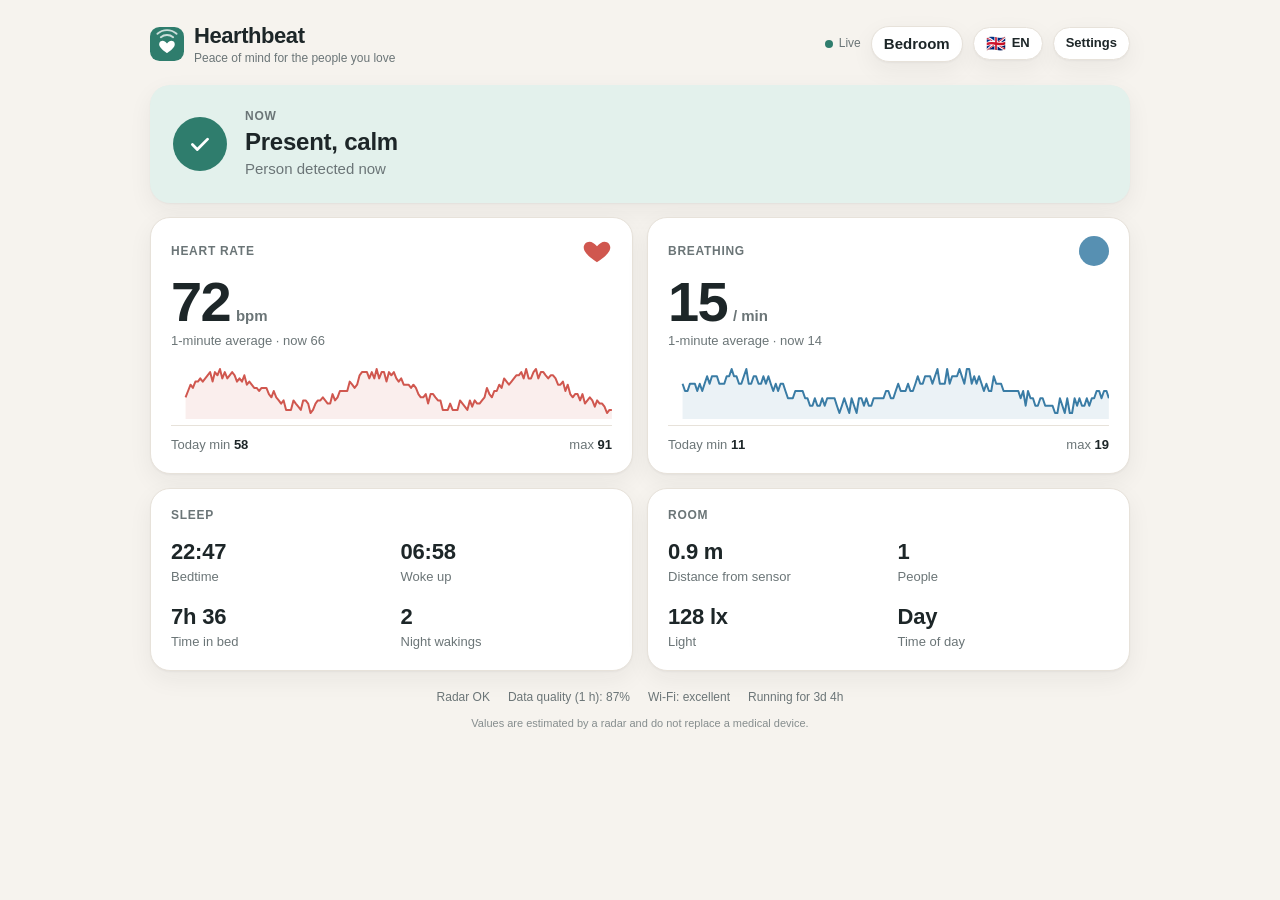
==== preview/index.html @ d2418906 "Hearthbeat: contact-free vital signs monitor for elderly relatives ESPHome firmware for the Seeed MR" ====
<!DOCTYPE html><html><head><meta charset=UTF-8><meta name=viewport content="width=device-width,initial-scale=1"><title>Hearthbeat</title><link rel=stylesheet href=../www/hearthbeat.css></head><body>
<script>
// Preview harness: simulated sensor data, no device needed.
const Q = new URLSearchParams(location.search);
localStorage.setItem("hearthbeat-lang", Q.get("lang") || "en");
window.fetch = () => new Promise((r) => setTimeout(() => r({ ok: true }), 300));
class EventSource {
  constructor() { this.l = {}; setTimeout(() => this.start(), 30); }
  addEventListener(n, f) { this.l[n] = f; }
  send(name_id, value, state) { this.l.state && this.l.state({ data: JSON.stringify({ name_id, value, state: state ?? String(value) }) }); }
  start() {
    this.l.open && this.l.open();
    const t0 = Date.now() - 14.5 * 60000, realNow = Date.now;
    let seed = 7; const rnd = () => ((seed = (seed * 16807) % 2147483647) / 2147483647);
    for (let i = 0; i < 175; i++) {
      Date.now = () => t0 + i * 5000;
      this.send("sensor/Heart rate", Math.round(70 + 5 * Math.sin(i / 10) + rnd() * 4));
      this.send("sensor/Breathing rate", Math.round(14 + 2 * Math.sin(i / 14) + rnd() * 2));
    }
    Date.now = realNow;
    const alert = Q.get("m") === "alert", empty = Q.get("m") === "empty";
    const s = [
      ["binary_sensor/Presence", !empty, empty ? "OFF" : "ON"],
      ["text_sensor/Status", null, alert ? "ALERT: Fast breathing" : empty ? "Nobody in the room" : "Present, calm"],
      ["text_sensor/Last seen", null, empty ? "12 min ago" : "Now"],
      ["sensor/Heart rate 1 min average", 72], ["sensor/Breathing rate 1 min average", alert ? 29 : 15],
      ["sensor/Heart rate min today", 58], ["sensor/Heart rate max today", 91], ["sensor/Breathing rate min today", 11], ["sensor/Breathing rate max today", 19],
      ["text_sensor/Bedtime", null, "22:47"], ["text_sensor/Wake-up time", null, "06:58"], ["sensor/Time in bed", 7.6], ["sensor/Night wakings", 2],
      ["sensor/Distance", 92.4], ["sensor/People count", 1], ["sensor/Ambient light", 128], ["text_sensor/Time of day", null, "Day"],
      ["text_sensor/Room", null, Q.get("room") || "Bedroom"], ["sensor/Data quality last hour", 87], ["binary_sensor/Radar not responding", false, "OFF"],
      ["sensor/WiFi signal", -55], ["text_sensor/Uptime", null, "3d 4h"],
      ["number/Breathing high threshold", 25], ["number/Breathing low threshold", 8], ["number/Heart rate high threshold", 110],
      ["number/Heart rate low threshold", 45], ["number/Absence alert after hours", 3], ["number/Darkness threshold", 3],
      ["select/LED mode", "Status, off in the dark", "Status, off in the dark"],
    ];
    for (const [k, v, st] of s) this.send(k, v, st);
    if (Q.get("view") === "settings") setTimeout(() => document.getElementById("ap-adv").click(), 50);
  }
}
</script>
<script type=module src=../www/hearthbeat.js></script><esp-app></esp-app></body></html>
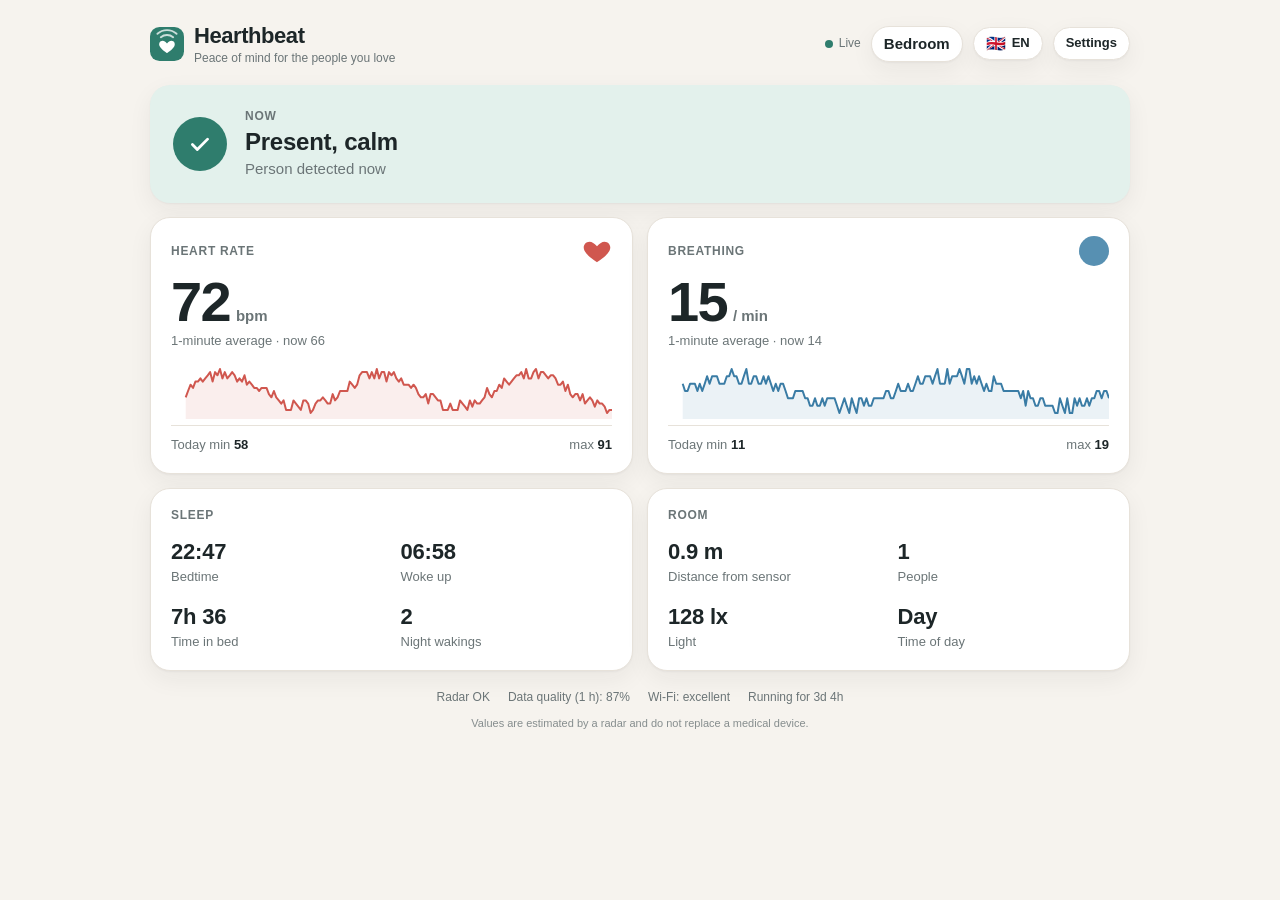
==== commit d3915a5f: "Make each Telegram notification configurable from the dashboard Alert started, alert cleared, sensor" ====
--- a/preview/index.html
+++ b/preview/index.html
@@ -3,7 +3,7 @@
 // Preview harness: simulated sensor data, no device needed.
 const Q = new URLSearchParams(location.search);
 localStorage.setItem("hearthbeat-lang", Q.get("lang") || "en");
-window.fetch = () => new Promise((r) => setTimeout(() => r({ ok: true }), 300));
+window.fetch = (u, o) => { console.log('POST', u, o && o.body); return new Promise((r) => setTimeout(() => r({ ok: true }), 300)); };
 class EventSource {
   constructor() { this.l = {}; setTimeout(() => this.start(), 30); }
   addEventListener(n, f) { this.l[n] = f; }
@@ -32,6 +32,14 @@
       ["number/Breathing high threshold", 25], ["number/Breathing low threshold", 8], ["number/Heart rate high threshold", 110],
       ["number/Heart rate low threshold", 45], ["number/Absence alert after hours", 3], ["number/Darkness threshold", 3],
       ["select/LED mode", "Status, off in the dark", "Status, off in the dark"],
+      ["switch/Telegram alert started", true, "ON"], ["switch/Telegram alert cleared", true, "ON"],
+      ["switch/Telegram sensor online", false, "OFF"], ["switch/Telegram morning summary", true, "ON"],
+      ["text/Telegram chat ID", "123456789", "123456789"], ["number/Morning summary hour", 9],
+      ["text/Message alert started", "🔴 {room}: {reason}\\nHeart rate {hr} bpm · breathing {br} /min · {time}", "🔴 {room}: {reason}\\nHeart rate {hr} bpm · breathing {br} /min · {time}"],
+      ["text/Message alert cleared", "✅ {room}: alert cleared · {status}", "✅ {room}: alert cleared · {status}"],
+      ["text/Message sensor online", "🟢 {room}: sensor online · {status}", "🟢 {room}: sensor online · {status}"],
+      ["text/Message morning summary", "☀️ {room}, good morning! Bed {bed} → up {wake} · {inbed} in bed · {wakings} night wakings\\nHeart rate {hrmin}–{hrmax} bpm · breathing {brmin}–{brmax} /min\\nNow: {status}"],
+      ["button/Send test notification", null, ""],
     ];
     for (const [k, v, st] of s) this.send(k, v, st);
     if (Q.get("view") === "settings") setTimeout(() => document.getElementById("ap-adv").click(), 50);
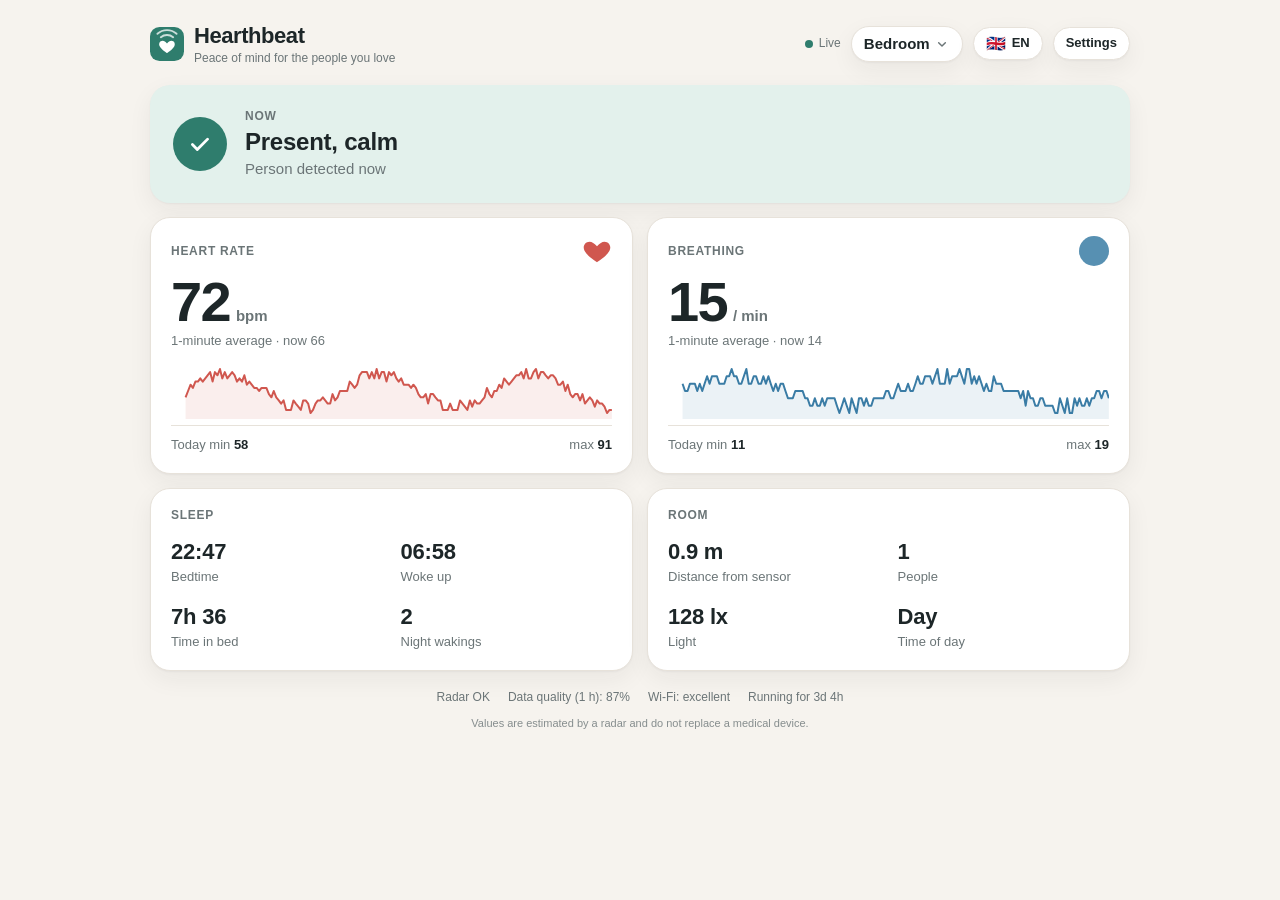
==== commit 30ba3a26: "Rooms: rename from the app, switch between sensors; Telegram off the main loop - "Room name" is now " ====
--- a/preview/index.html
+++ b/preview/index.html
@@ -27,13 +27,13 @@
       ["sensor/Heart rate min today", 58], ["sensor/Heart rate max today", 91], ["sensor/Breathing rate min today", 11], ["sensor/Breathing rate max today", 19],
       ["text_sensor/Bedtime", null, "22:47"], ["text_sensor/Wake-up time", null, "06:58"], ["sensor/Time in bed", 7.6], ["sensor/Night wakings", 2],
       ["sensor/Distance", 92.4], ["sensor/People count", 1], ["sensor/Ambient light", 128], ["text_sensor/Time of day", null, "Day"],
-      ["text_sensor/Room", null, Q.get("room") || "Bedroom"], ["sensor/Data quality last hour", 87], ["binary_sensor/Radar not responding", false, "OFF"],
+      ["text/Room name", Q.get("room") || "Bedroom", Q.get("room") || "Bedroom"], ["text/Rooms", "Kitchen=hearthbeat-kitchen.local;Living room=192.168.1.61", "Kitchen=hearthbeat-kitchen.local;Living room=192.168.1.61"], ["sensor/Data quality last hour", 87], ["binary_sensor/Radar not responding", false, "OFF"],
       ["sensor/WiFi signal", -55], ["text_sensor/Uptime", null, "3d 4h"],
       ["number/Breathing high threshold", 25], ["number/Breathing low threshold", 8], ["number/Heart rate high threshold", 110],
       ["number/Heart rate low threshold", 45], ["number/Absence alert after hours", 3], ["number/Darkness threshold", 3],
       ["select/LED mode", "Status, off in the dark", "Status, off in the dark"],
       ["switch/Telegram alert started", true, "ON"], ["switch/Telegram alert cleared", true, "ON"],
-      ["switch/Telegram sensor online", false, "OFF"], ["switch/Telegram morning summary", true, "ON"],
+      ["switch/Telegram sensor online", false, "OFF"], ["switch/Telegram morning summary", true, "ON"], ["switch/Telegram chat commands", true, "ON"],
       ["text/Telegram chat ID", "123456789", "123456789"], ["number/Morning summary hour", 9],
       ["text/Message alert started", "🔴 {room}: {reason}\\nHeart rate {hr} bpm · breathing {br} /min · {time}", "🔴 {room}: {reason}\\nHeart rate {hr} bpm · breathing {br} /min · {time}"],
       ["text/Message alert cleared", "✅ {room}: alert cleared · {status}", "✅ {room}: alert cleared · {status}"],
@@ -42,7 +42,11 @@
       ["button/Send test notification", null, ""],
     ];
     for (const [k, v, st] of s) this.send(k, v, st);
-    if (Q.get("view") === "settings") setTimeout(() => document.getElementById("ap-adv").click(), 50);
+    if (Q.get("view") === "settings") setTimeout(() => {
+      document.getElementById("ap-adv").click();
+      const pg = Q.get("page");
+      if (pg) document.querySelector(`[data-go="${pg}"]`).click();
+    }, 50);
   }
 }
 </script>
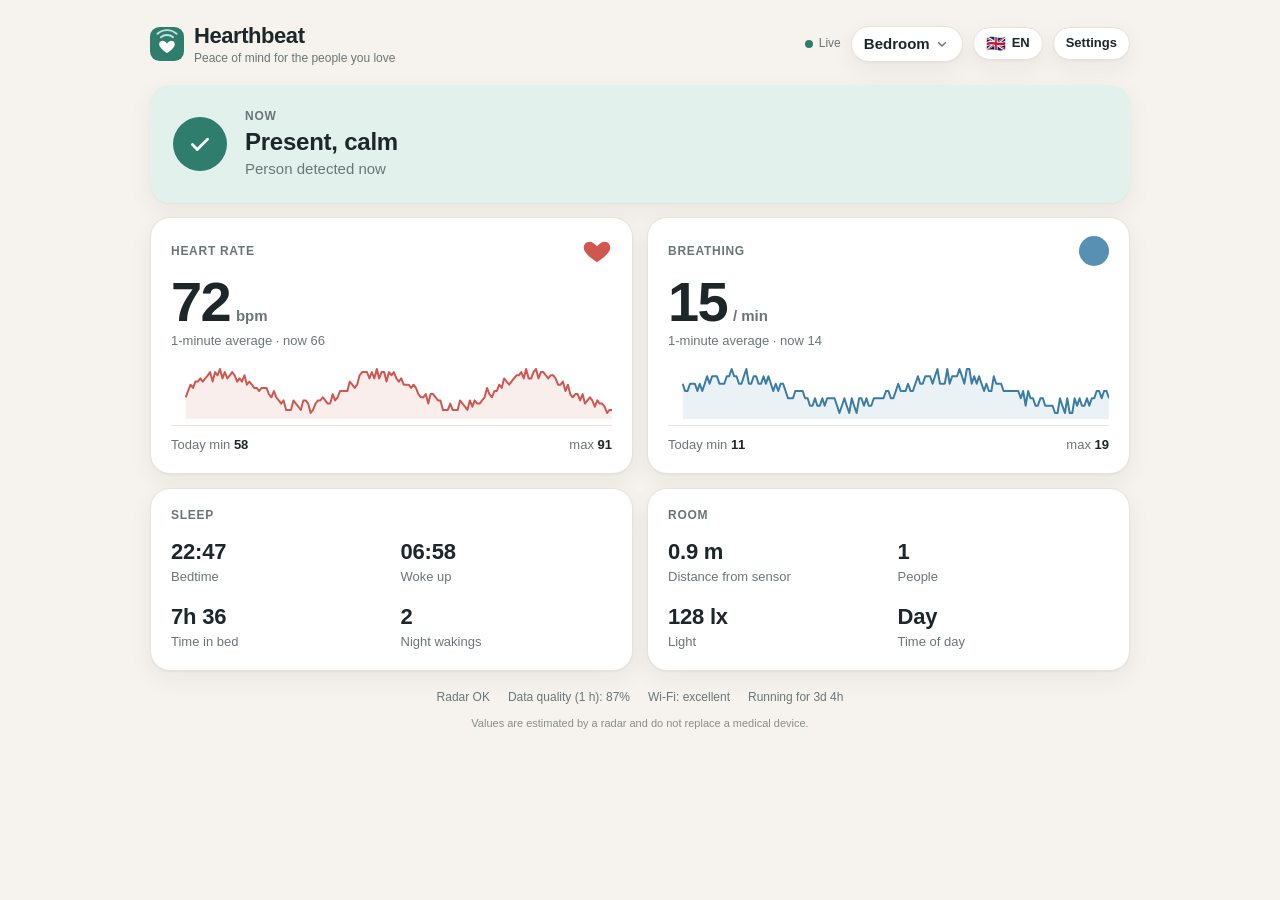
==== commit e3b5a503: "Install from a phone: ready-made firmware, install page, in-app setup and updates - Firmware split i" ====
--- a/preview/index.html
+++ b/preview/index.html
@@ -1,4 +1,4 @@
-<!DOCTYPE html><html><head><meta charset=UTF-8><meta name=viewport content="width=device-width,initial-scale=1"><title>Hearthbeat</title><link rel=stylesheet href=../www/hearthbeat.css></head><body>
+<!DOCTYPE html><html><head><meta charset=UTF-8><meta name=viewport content="width=device-width,initial-scale=1"><title>Hearthbeat</title><link rel=stylesheet href=../www/hearthbeat.css><style>/* the preview's own address is not a sensor's */ #ap-self-addr{display:none}</style></head><body>
 <script>
 // Preview harness: simulated sensor data, no device needed.
 const Q = new URLSearchParams(location.search);
@@ -42,6 +42,15 @@
       ["button/Send test notification", null, ""],
     ];
     for (const [k, v, st] of s) this.send(k, v, st);
+    if (Q.get("generic")) {
+      // Ready-made build entities (first-time setup + software update)
+      for (const [k, v, st] of [["text/Dashboard password", "********", "********"], ["text/Dashboard username", "admin", "admin"],
+        ["binary_sensor/Setup needed", true, "ON"], ["text/Telegram bot token", "********", "********"]]) this.send(k, v, st);
+      this.l.state({ data: JSON.stringify({ name_id: "select/Time zone", value: "UTC", state: "UTC",
+        option: ["UTC", "Europe/London", "Europe/Paris", "Europe/Bucharest", "Asia/Bangkok", "Asia/Singapore", "America/New_York"] }) });
+      this.l.state({ data: JSON.stringify({ name_id: "update/Firmware update", value: "1.0.1", state: "UPDATE AVAILABLE", current_version: "1.0.0" }) });
+    }
+    if (Q.get("open") === "rooms") setTimeout(() => document.getElementById("ap-room-btn").click(), 60);
     if (Q.get("view") === "settings") setTimeout(() => {
       document.getElementById("ap-adv").click();
       const pg = Q.get("page");
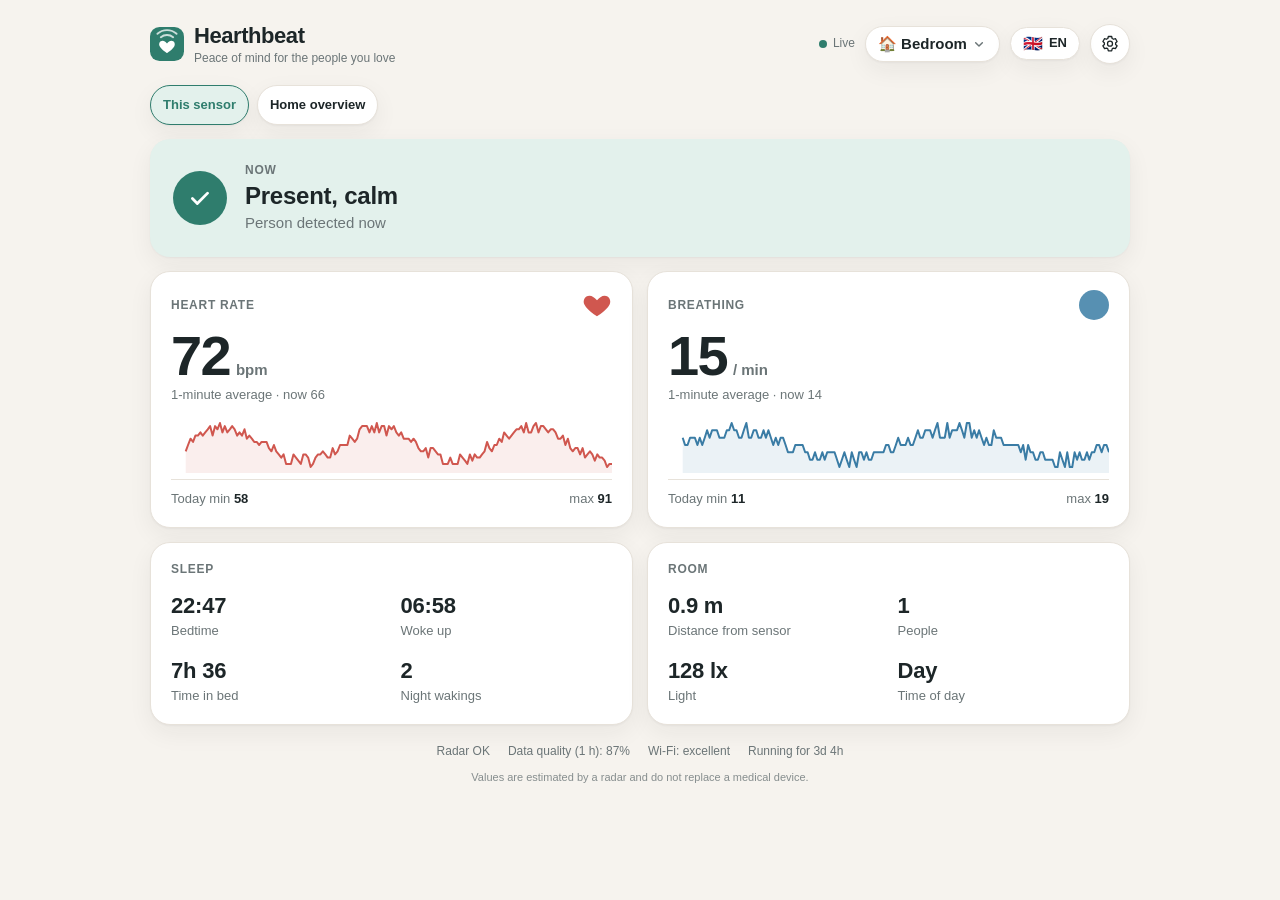
==== commit d800ff2f: "Add Hearthbeat sensor discovery and home overview" ====
--- a/preview/index.html
+++ b/preview/index.html
@@ -3,7 +3,24 @@
 // Preview harness: simulated sensor data, no device needed.
 const Q = new URLSearchParams(location.search);
 localStorage.setItem("hearthbeat-lang", Q.get("lang") || "en");
-window.fetch = (u, o) => { console.log('POST', u, o && o.body); return new Promise((r) => setTimeout(() => r({ ok: true }), 300)); };
+const previewState = JSON.parse(sessionStorage.getItem("hearthbeat-preview-state") || "{}");
+window.fetch = (url, options) => {
+  if (url === "/hearthbeat/sensors") {
+    const sensors = [
+      { host: "hearthbeat-kitchen.local", ip: "192.168.1.60", id: "12bc34", version: "1.0.1", update: "1.0.2" },
+      { host: "hearthbeat-ad092b.local", ip: "192.168.1.62", id: "ad092b", version: "1.0.2", update: "current" },
+    ];
+    const data = options.method === "POST" ? { scanning: true } : { self: "hearthbeat-preview.local", sensors: Q.get("scan") === "empty" ? [] : sensors };
+    return Promise.resolve({ ok: Q.get("scan") !== "error", json: async () => data });
+  }
+  if (url.startsWith("/text/") && url.endsWith("/set")) {
+    const name = decodeURIComponent(url.split("/")[2]);
+    const value = new URLSearchParams(options.body).get("value");
+    previewState[name] = name === "Dashboard password" ? "saved" : value;
+    sessionStorage.setItem("hearthbeat-preview-state", JSON.stringify(previewState));
+  }
+  return new Promise((resolve) => setTimeout(() => resolve({ ok: true }), 300));
+};
 class EventSource {
   constructor() { this.l = {}; setTimeout(() => this.start(), 30); }
   addEventListener(n, f) { this.l[n] = f; }
@@ -40,17 +57,23 @@
       ["text/Message sensor online", "🟢 {room}: sensor online · {status}", "🟢 {room}: sensor online · {status}"],
       ["text/Message morning summary", "☀️ {room}, good morning! Bed {bed} → up {wake} · {inbed} in bed · {wakings} night wakings\\nHeart rate {hrmin}–{hrmax} bpm · breathing {brmin}–{brmax} /min\\nNow: {status}"],
       ["button/Send test notification", null, ""],
+      ["text/Room emoji", "", ""],
     ];
-    for (const [k, v, st] of s) this.send(k, v, st);
+    for (const [k, v, st] of s) {
+      const saved = k.startsWith("text/") ? previewState[k.slice(5)] : undefined;
+      this.send(k, saved ?? v, saved ?? st);
+    }
     if (Q.get("generic")) {
       // Ready-made build entities (first-time setup + software update)
+      const setupNeeded = Q.get("generic") !== "ready" && !previewState["Dashboard password"];
       for (const [k, v, st] of [["text/Dashboard password", "********", "********"], ["text/Dashboard username", "admin", "admin"],
-        ["binary_sensor/Setup needed", true, "ON"], ["text/Telegram bot token", "********", "********"]]) this.send(k, v, st);
+        ["binary_sensor/Setup needed", setupNeeded, setupNeeded ? "ON" : "OFF"], ["text/Telegram bot token", "********", "********"]]) this.send(k, v, st);
       this.l.state({ data: JSON.stringify({ name_id: "select/Time zone", value: "UTC", state: "UTC",
         option: ["UTC", "Europe/London", "Europe/Paris", "Europe/Bucharest", "Asia/Bangkok", "Asia/Singapore", "America/New_York"] }) });
       this.l.state({ data: JSON.stringify({ name_id: "update/Firmware update", value: "1.0.1", state: "UPDATE AVAILABLE", current_version: "1.0.0" }) });
     }
     if (Q.get("open") === "rooms") setTimeout(() => document.getElementById("ap-room-btn").click(), 60);
+    if (Q.get("offline")) setTimeout(() => this.l.error?.(), 280);
     if (Q.get("view") === "settings") setTimeout(() => {
       document.getElementById("ap-adv").click();
       const pg = Q.get("page");
